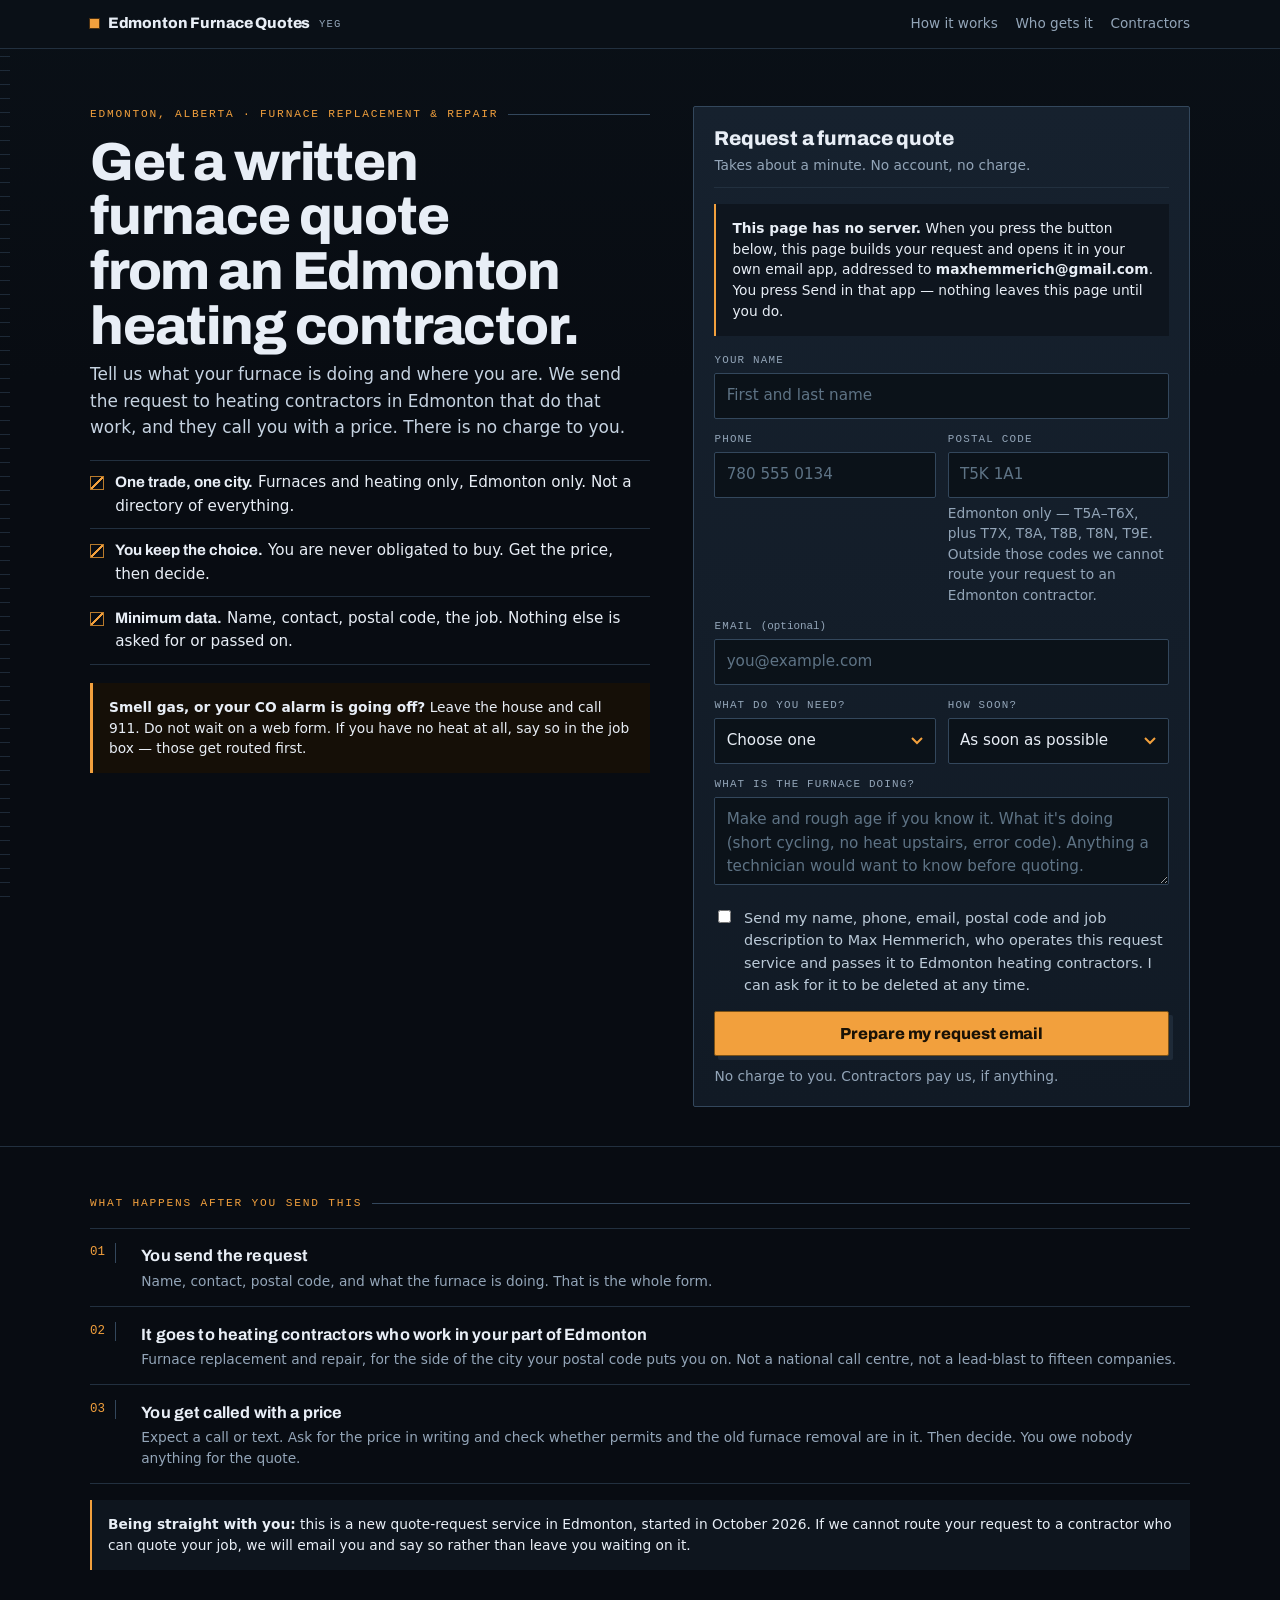
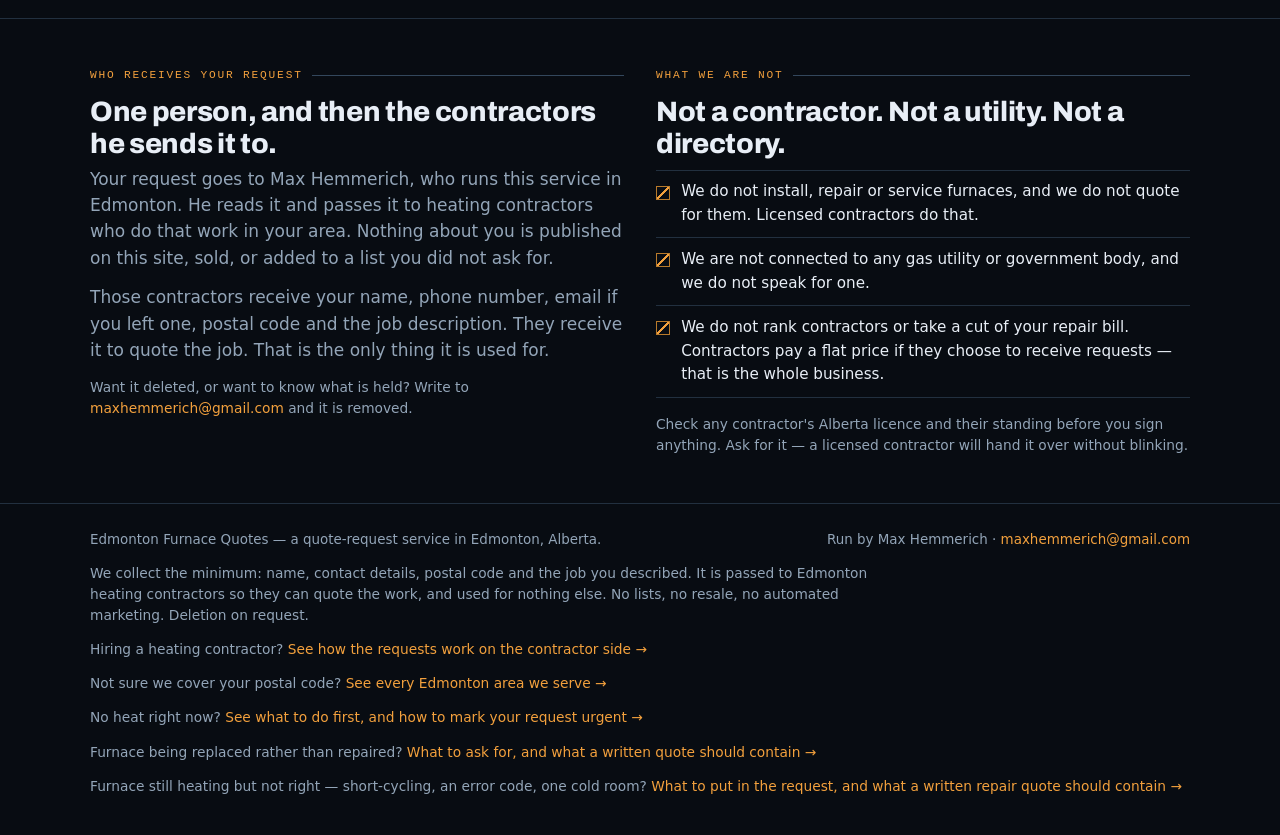
==== index.html @ 47e3050c "day 3i: favicon in the site palette on all six pages, a themed 404.html, and a $0 page-view counter " ====
<!DOCTYPE html>
<html lang="en-CA">
<head>
<meta charset="utf-8">
<meta name="viewport" content="width=device-width, initial-scale=1">
<title>Furnace replacement quotes in Edmonton — request a written price</title>
<meta name="description" content="Request a furnace replacement or furnace repair quote in Edmonton. One short form, sent to Edmonton heating contractors who do that work. Not a contractor ourselves — a quote-request service.">
<meta name="robots" content="index,follow">
<link rel="preconnect" href="https://fonts.googleapis.com">
<link rel="preconnect" href="https://fonts.gstatic.com" crossorigin>
<link href="https://fonts.googleapis.com/css2?family=Archivo:wght@600;800&display=swap" rel="stylesheet">
<link rel="stylesheet" href="assets/styles.css">
<link rel="icon" href="assets/favicon.svg" type="image/svg+xml">
<link rel="canonical" href="https://maxhemmerich.github.io/edmonton-furnace-quotes/">
<meta property="og:title" content="Furnace replacement quotes in Edmonton">
<meta property="og:description" content="One form. Sent to Edmonton heating contractors who do furnace replacement and repair.">
<meta property="og:type" content="website">
<meta property="og:url" content="https://maxhemmerich.github.io/edmonton-furnace-quotes/">
<meta property="og:image" content="https://maxhemmerich.github.io/edmonton-furnace-quotes/assets/og.png">
<meta property="og:image:width" content="1200">
<meta property="og:image:height" content="630">
<meta property="og:image:alt" content="Edmonton Furnace Quotes — a quote-request service in Edmonton, Alberta.">
<meta name="twitter:card" content="summary_large_image">
</head>
<body>

<div class="top">
  <div class="wrap">
    <span class="brand"><i class="spark"></i>Edmonton Furnace Quotes<small>YEG</small></span>
    <nav>
      <a href="#how">How it works</a>
      <a href="#who">Who gets it</a>
      <a href="contractors.html">Contractors</a>
    </nav>
  </div>
</div>

<header class="hero">
  <div class="wrap hero-grid">

    <div>
      <p class="eyebrow">Edmonton, Alberta · Furnace replacement &amp; repair</p>
      <h1>Get a written furnace quote from an Edmonton heating contractor.</h1>
      <p class="lede">Tell us what your furnace is doing and where you are. We send the request to heating
        contractors in Edmonton that do that work, and they call you with a price. There is no charge to you.</p>

      <ul class="checks">
        <li><i class="tick"></i><span><strong class="d">One trade, one city.</strong> Furnaces and heating only, Edmonton only. Not a directory of everything.</span></li>
        <li><i class="tick"></i><span><strong class="d">You keep the choice.</strong> You are never obligated to buy. Get the price, then decide.</span></li>
        <li><i class="tick"></i><span><strong class="d">Minimum data.</strong> Name, contact, postal code, the job. Nothing else is asked for or passed on.</span></li>
      </ul>

      <div class="note safety small" style="margin-top:1.1rem">
        <strong>Smell gas, or your CO alarm is going off?</strong> Leave the house and call 911. Do not wait on a
        web form. If you have no heat at all, say so in the job box &mdash; those get routed first.
      </div>
    </div>

    <div class="panel" id="request">
      <div class="panel-head">
        <h2>Request a furnace quote</h2>
        <p class="small muted">Takes about a minute. No account, no charge.</p>
      </div>

      <div class="note small" style="margin:0 0 1rem">
        <strong>This page has no server.</strong> When you press the button below, this page builds your
        request and opens it in your own email app, addressed to <b>maxhemmerich@gmail.com</b>. You press
        Send in that app &mdash; nothing leaves this page until you do.
      </div>

      <form id="qform" action="mailto:maxhemmerich@gmail.com" method="post" enctype="text/plain" novalidate>
        <div class="field">
          <label for="name">Your name</label>
          <input id="name" name="name" type="text" autocomplete="name" placeholder="First and last name" required>
        </div>

        <div class="row2">
          <div class="field">
            <label for="phone">Phone</label>
            <input id="phone" name="phone" type="tel" autocomplete="tel" inputmode="tel" placeholder="780 555 0134" required>
          </div>
          <div class="field">
            <label for="postal">Postal code</label>
            <input id="postal" name="postal" type="text" autocomplete="postal-code" placeholder="T5K 1A1" aria-describedby="postal-help" required>
            <p class="small muted" id="postal-help" style="margin:.3rem 0 0">Edmonton only &mdash; T5A&ndash;T6X, plus T7X,
              T8A, T8B, T8N, T9E. Outside those codes we cannot route your request to an Edmonton contractor.</p>
          </div>
        </div>

        <div class="field">
          <label for="email">Email <span style="text-transform:none;letter-spacing:0">(optional)</span></label>
          <input id="email" name="email" type="email" autocomplete="email" placeholder="you@example.com">
        </div>

        <div class="row2">
          <div class="field">
            <label for="job">What do you need?</label>
            <select id="job" name="job" required>
              <option value="">Choose one</option>
              <option>Furnace replacement</option>
              <option>Furnace repair</option>
              <option>No heat — urgent</option>
              <option>Furnace tune-up or inspection</option>
              <option>Thermostat or ductwork</option>
              <option>Air conditioning</option>
            </select>
          </div>
          <div class="field">
            <label for="when">How soon?</label>
            <select id="when" name="when">
              <option>As soon as possible</option>
              <option>Within a week</option>
              <option>This month</option>
              <option>Just pricing it for now</option>
            </select>
          </div>
        </div>

        <div class="field">
          <label for="details">What is the furnace doing?</label>
          <textarea id="details" name="details" placeholder="Make and rough age if you know it. What it's doing (short cycling, no heat upstairs, error code). Anything a technician would want to know before quoting." required></textarea>
        </div>

        <label class="consent" for="consent">
          <input type="checkbox" id="consent" name="consent" required>
          <span>Send my name, phone, email, postal code and job description to Max Hemmerich, who operates
            this request service and passes it to Edmonton heating contractors. I can ask for it to be deleted at any time.</span>
        </label>

        <noscript>
          <div class="note small" style="margin:.2rem 0 .9rem">
            <strong>JavaScript is off in your browser.</strong> This form uses it to build the request, so
            pressing the button opens your email app with the fields you filled in &mdash; send that to
            <b>maxhemmerich@gmail.com</b>. Or email us directly with your name, phone, postal code and what
            the furnace is doing. Coverage is Edmonton only (T5A&ndash;T6X, T7X, T8A, T8B, T8N, T9E).
          </div>
        </noscript>
        <button class="btn" type="submit">Prepare my request email</button>
        <p class="err" id="err"></p>
        <p class="small muted" style="margin-top:.6rem">No charge to you. Contractors pay us, if anything.</p>
      </form>

      <div class="result" id="result">
        <span class="stamp">Request prepared &mdash; not sent yet</span>
        <p class="small">Nothing has been sent yet &mdash; this page has no server, so the sending happens in
          your email app. Tap <b>Open in my email app</b> and press Send, or copy the request and email it to
          <b>maxhemmerich@gmail.com</b>. Nothing reaches us until you do that.</p>
        <div class="field" style="margin-top:.7rem">
          <label for="out">Your request</label>
          <textarea id="out" readonly></textarea>
        </div>
        <div class="btn-row">
          <a class="btn" id="mailto" href="#">Open in my email app</a>
          <button class="btn ghost" type="button" id="copy">Copy the request</button>
        </div>
        <p class="small muted" style="margin-top:.7rem" id="copyNote"></p>
      </div>
    </div>

  </div>
</header>

<section id="how">
  <div class="wrap">
    <p class="eyebrow">What happens after you send this</p>
    <ol class="steps">
      <li>
        <h3>You send the request</h3>
        <p class="muted small">Name, contact, postal code, and what the furnace is doing. That is the whole form.</p>
      </li>
      <li>
        <h3>It goes to heating contractors who work in your part of Edmonton</h3>
        <p class="muted small">Furnace replacement and repair, for the side of the city your postal code puts you on.
          Not a national call centre, not a lead-blast to fifteen companies.</p>
      </li>
      <li>
        <h3>You get called with a price</h3>
        <p class="muted small">Expect a call or text. Ask for the price in writing and check whether permits and
          the old furnace removal are in it. Then decide. You owe nobody anything for the quote.</p>
      </li>
    </ol>

    <div class="note small">
      <strong>Being straight with you:</strong> this is a new quote-request service in Edmonton, started in October
      2026. If we cannot route your request to a contractor who can quote your job, we will email you and say so
      rather than leave you waiting on it.
    </div>
  </div>
</section>

<section id="who">
  <div class="wrap two">
    <div>
      <p class="eyebrow">Who receives your request</p>
      <h2>One person, and then the contractors he sends it to.</h2>
      <p class="muted">Your request goes to Max Hemmerich, who runs this service in Edmonton. He reads it and passes
        it to heating contractors who do that work in your area. Nothing about you is published on this site, sold,
        or added to a list you did not ask for.</p>
      <p class="muted">Those contractors receive your name, phone number, email if you left one, postal code and the
        job description. They receive it to quote the job. That is the only thing it is used for.</p>
      <p class="small muted">Want it deleted, or want to know what is held? Write to
        <a href="mailto:maxhemmerich@gmail.com">maxhemmerich@gmail.com</a> and it is removed.</p>
    </div>
    <div>
      <p class="eyebrow">What we are not</p>
      <h2>Not a contractor. Not a utility. Not a directory.</h2>
      <ul class="checks" style="margin-top:.6rem">
        <li><i class="tick"></i><span>We do not install, repair or service furnaces, and we do not quote for them. Licensed
          contractors do that.</span></li>
        <li><i class="tick"></i><span>We are not connected to any gas utility or government body, and we do not speak for one.</span></li>
        <li><i class="tick"></i><span>We do not rank contractors or take a cut of your repair bill. Contractors pay a flat
          price if they choose to receive requests &mdash; that is the whole business.</span></li>
      </ul>
      <p class="small muted" style="margin-top:1rem">Check any contractor's Alberta licence and their standing before you
        sign anything. Ask for it &mdash; a licensed contractor will hand it over without blinking.</p>
    </div>
  </div>
</section>

<footer>
  <div class="wrap">
    <div class="frow">
      <span>Edmonton Furnace Quotes &mdash; a quote-request service in Edmonton, Alberta.</span>
      <span>Run by Max Hemmerich &middot; <a href="mailto:maxhemmerich@gmail.com">maxhemmerich@gmail.com</a></span>
    </div>
    <p class="small" style="margin-top:.8rem;max-width:60em">We collect the minimum: name, contact details, postal code and
      the job you described. It is passed to Edmonton heating contractors so they can quote the work, and used for
      nothing else. No lists, no resale, no automated marketing. Deletion on request.</p>
    <p class="small" style="margin-top:.6rem">Hiring a heating contractor? <a href="contractors.html">See how the requests
      work on the contractor side &rarr;</a></p>
    <p class="small" style="margin-top:.6rem">Not sure we cover your postal code? <a href="service-areas.html">See every
      Edmonton area we serve &rarr;</a></p>
    <p class="small" style="margin-top:.6rem">No heat right now? <a href="no-heat.html">See what to do first, and how to
      mark your request urgent &rarr;</a></p>
    <p class="small" style="margin-top:.6rem">Furnace being replaced rather than repaired? <a href="furnace-replacement.html">What
      to ask for, and what a written quote should contain &rarr;</a></p>
    <p class="small" style="margin-top:.6rem">Furnace still heating but not right &mdash; short-cycling, an error code, one
      cold room? <a href="furnace-repair.html">What to put in the request, and what a written repair quote should contain &rarr;</a></p>
  </div>
</footer>

<script src="assets/app.js"></script>
<script src="assets/counter.js" data-counter="index"></script>
</body>
</html>
---- assets/styles.css ----
/* Edmonton Furnace Quotes — one theme, cold ground / warm accent.
   Sharp edges, 1px rules, hard offset shadows. No blur, no glass. */

:root{
  --bg:        #080C12;
  --bg-2:      #0D141D;
  --panel:     #111A25;
  --panel-2:   #16212E;
  --line:      #22303F;
  --line-2:    #33475C;
  --text:      #E8EEF6;
  --muted:     #93A5B8;
  --heat:      #F2A03D;
  --heat-dim:  #B87A2B;
  --cold:      #5AA9E6;
  --ok:        #46B98A;
  --warn:      #E5714F;
  --r:         2px;
  --mono: ui-monospace, "Cascadia Mono", "SF Mono", Consolas, monospace;
  --sans: "Archivo", system-ui, "Segoe UI", Roboto, Helvetica, Arial, sans-serif;
  --body: system-ui, "Segoe UI", Roboto, Helvetica, Arial, sans-serif;
}

*,*::before,*::after{ box-sizing:border-box; }

html{ -webkit-text-size-adjust:100%; scroll-behavior:smooth; }

body{
  margin:0;
  background:
    linear-gradient(180deg, #0A1017 0%, var(--bg) 380px),
    var(--bg);
  color:var(--text);
  font-family:var(--body);
  font-size:17px;
  line-height:1.55;
  text-rendering:optimizeLegibility;
}

/* thin tick rail down the left edge — the only decoration on the page */
body::before{
  content:"";
  position:fixed;
  inset:0 auto 0 0;
  width:10px;
  background:repeating-linear-gradient(180deg,var(--line-2) 0 1px,transparent 1px 14px);
  opacity:.5;
  pointer-events:none;
  z-index:3;
}

.wrap{ width:min(1100px,92vw); margin-inline:auto; }

a{ color:var(--heat); text-decoration:none; }
a:hover{ text-decoration:underline; }

h1,h2,h3,.eyebrow,strong.d{ font-family:var(--sans); }

h1{
  font-size:clamp(2rem,5.4vw,3.35rem);
  line-height:1.02;
  letter-spacing:-.022em;
  font-weight:800;
  margin:0 0 .5rem;
  text-wrap:balance;
}
h2{
  font-size:clamp(1.3rem,2.6vw,1.75rem);
  line-height:1.15;
  letter-spacing:-.012em;
  font-weight:800;
  margin:0 0 .35rem;
}
h3{ font-size:1.02rem; font-weight:700; letter-spacing:.01em; margin:0 0 .3rem; }
p{ margin:0 0 .85rem; }
p:last-child{ margin-bottom:0; }
.muted{ color:var(--muted); }
.small{ font-size:.86rem; line-height:1.5; }
.tight{ line-height:1.35; }

.eyebrow{
  font-family:var(--mono);
  font-size:.7rem;
  letter-spacing:.16em;
  text-transform:uppercase;
  color:var(--heat);
  margin:0 0 .7rem;
  display:flex; align-items:center; gap:.6rem;
}
.eyebrow::after{ content:""; flex:1; height:1px; background:var(--line-2); }

/* ---------- top rail ---------- */
.top{
  position:relative; z-index:4;
  border-bottom:1px solid var(--line);
  background:#0A1017;
}
.top .wrap{
  display:flex; align-items:center; justify-content:space-between;
  gap:1rem; padding:.75rem 0;
}
.brand{
  font-family:var(--sans); font-weight:800; font-size:.95rem;
  letter-spacing:-.01em; color:var(--text); display:flex; align-items:center; gap:.55rem;
}
.brand .spark{
  width:9px; height:9px; background:var(--heat); display:inline-block;
  box-shadow:0 0 0 1px #4a2f10;
}
.brand small{ font-family:var(--mono); font-weight:400; font-size:.66rem; letter-spacing:.1em;
  color:var(--muted); text-transform:uppercase; }
.top nav{ display:flex; gap:1.1rem; font-size:.85rem; white-space:nowrap; overflow-x:auto; scrollbar-width:none; }
.top nav::-webkit-scrollbar{ display:none; }
.top nav a{ flex:0 0 auto; }
@media (max-width:700px){
  .top .wrap{ padding:.6rem 0; flex-direction:column; align-items:flex-start; gap:.35rem; }
  .brand{ font-size:.88rem; }
  .brand small{ display:none; }
  .top nav{ gap:.9rem; font-size:.8rem; white-space:normal; overflow:visible; flex-wrap:wrap; }
}
.top nav a{ color:var(--muted); }
.top nav a:hover{ color:var(--text); }

/* ---------- hero ---------- */
.hero{ padding:clamp(2rem,5vw,3.6rem) 0 clamp(1.6rem,3.5vw,2.4rem); }
.hero-grid{
  display:grid;
  grid-template-columns:1.06fr .94fr;
  gap:clamp(1.4rem,3.4vw,3rem);
  align-items:start;
}
@media (max-width:880px){ .hero-grid{ grid-template-columns:1fr; } }

.lede{ font-size:1.06rem; color:#C6D3E1; max-width:34em; }

.checks{ list-style:none; margin:1.25rem 0 0; padding:0; border-top:1px solid var(--line); }
.checks li{
  display:flex; gap:.7rem; align-items:flex-start;
  padding:.62rem 0; border-bottom:1px solid var(--line); font-size:.95rem;
}
.checks .tick{
  flex:0 0 auto; width:14px; height:14px; margin-top:.32rem;
  border:1px solid var(--heat-dim); background:
    linear-gradient(135deg,transparent 45%,var(--heat) 45% 55%,transparent 55%);
}

/* ---------- form panel ---------- */
.panel{
  background:linear-gradient(180deg,var(--panel-2),var(--panel));
  border:1px solid var(--line-2);
  border-radius:var(--r);
  padding:1.25rem;
}
.panel-head{ border-bottom:1px solid var(--line); padding-bottom:.7rem; margin-bottom:1rem; }
.panel-head h2{ font-size:1.25rem; margin:0; }
.panel-head p{ margin:.3rem 0 0; }

.field{ margin-bottom:.75rem; }
.row2{ display:grid; grid-template-columns:1fr 1fr; gap:.75rem; }
@media (max-width:560px){ .row2{ grid-template-columns:1fr; } }

label{
  display:block; font-family:var(--mono); font-size:.68rem; letter-spacing:.11em;
  text-transform:uppercase; color:var(--muted); margin-bottom:.3rem;
}
input,select,textarea{
  width:100%; background:#0B1219; color:var(--text);
  border:1px solid var(--line-2); border-radius:var(--r);
  padding:.62rem .7rem; font:inherit; font-size:.95rem;
}
textarea{ min-height:88px; resize:vertical; }
select{
  appearance:none;
  background-image:url("data:image/svg+xml;charset=utf-8,%3Csvg xmlns='http://www.w3.org/2000/svg' width='12' height='8' viewBox='0 0 12 8'%3E%3Cpath d='M1 1l5 5 5-5' fill='none' stroke='%23F2A03D' stroke-width='2'/%3E%3C/svg%3E");
  background-repeat:no-repeat;
  background-position:right 12px center;
  padding-right:34px;
}
input:focus,select:focus,textarea:focus{ outline:2px solid var(--heat); outline-offset:1px; border-color:var(--heat); }
input::placeholder,textarea::placeholder{ color:#5E7385; }

.consent{
  display:flex; gap:.6rem; align-items:flex-start; margin:.9rem 0;
  font-family:var(--body); font-size:.9rem; text-transform:none; letter-spacing:0;
  color:#BCCBD9; line-height:1.55;
}
.consent input{ width:auto; margin-top:.2rem; accent-color:var(--heat); }

.btn{
  display:block; width:100%; text-align:center; cursor:pointer;
  font-family:var(--sans); font-weight:800; font-size:1rem; letter-spacing:-.005em;
  background:var(--heat); color:#1A1206; border:1px solid #7A5117;
  padding:.82rem 1rem; border-radius:var(--r);
  box-shadow:4px 4px 0 #1E2A38;
  transition:transform .08s ease, box-shadow .08s ease, background .12s ease;
}
.btn:hover{ background:#FFB255; }
.btn:active{ transform:translate(3px,3px); box-shadow:1px 1px 0 #1E2A38; }
.btn.ghost{
  background:transparent; color:var(--text); border:1px solid var(--line-2);
  box-shadow:none; font-weight:700;
}
.btn.ghost:hover{ border-color:var(--heat); color:var(--heat); }
.btn-row{ display:grid; gap:.6rem; }

.err{ color:var(--warn); font-size:.82rem; margin:.55rem 0 0; display:none; }
.err.on{ display:block; }

/* ---------- result panel ---------- */
.result{ display:none; }
.result.on{ display:block; }
.result textarea{ font-family:var(--mono); font-size:.78rem; min-height:190px; line-height:1.45; }
.stamp{
  font-family:var(--mono); font-size:.66rem; letter-spacing:.14em; text-transform:uppercase;
  color:var(--ok); border:1px solid #1F5A44; background:#0C1F19;
  display:inline-block; padding:.25rem .5rem; margin-bottom:.7rem;
}

/* ---------- sections ---------- */
section{ padding:clamp(1.8rem,4vw,3rem) 0; border-top:1px solid var(--line); }
.steps{ list-style:none; margin:1rem 0 0; padding:0; counter-reset:s; }
.steps li{
  counter-increment:s; position:relative; padding:.9rem 0 .9rem 3.2rem;
  border-bottom:1px solid var(--line);
}
.steps li:first-child{ border-top:1px solid var(--line); }
.steps li::before{
  content:"0" counter(s); position:absolute; left:0; top:.9rem;
  font-family:var(--mono); font-size:.78rem; color:var(--heat);
  border-right:1px solid var(--line-2); padding-right:.6rem;
}
.steps h3{ margin-bottom:.15rem; }

.note{
  border-left:2px solid var(--heat);
  background:#0E151E; padding:.9rem 1rem; margin-top:1rem;
}
.note.cold{ border-left-color:var(--heat-dim); }
.note.safety{ border-left-width:3px; background:#150F07; }
.note.ok{ border-left-color:var(--ok); }

.two{ display:grid; grid-template-columns:1fr 1fr; gap:clamp(1rem,2.5vw,2rem); }
@media (max-width:820px){ .two{ grid-template-columns:1fr; } }

/* ---------- price columns (Compare surface) ---------- */
.plans{ display:grid; grid-template-columns:1fr 1fr; gap:1px; background:var(--line-2); border:1px solid var(--line-2); margin-top:1.2rem; }
@media (max-width:820px){ .plans{ grid-template-columns:1fr; } }
.plan{ background:var(--panel); padding:1.2rem; }
.plan.pick{ background:var(--panel-2); }
.plan .tag{ font-family:var(--mono); font-size:.66rem; letter-spacing:.13em; text-transform:uppercase; color:var(--muted); }
.plan.pick .tag{ color:var(--heat); }
.price{ font-family:var(--sans); font-weight:800; font-size:2rem; letter-spacing:-.02em; margin:.3rem 0 .1rem; }
.price span{ font-size:.86rem; font-weight:600; color:var(--muted); letter-spacing:0; }
.plan ul{ list-style:none; margin:.9rem 0 0; padding:0; font-size:.92rem; }
.plan li{ padding:.42rem 0 .42rem 1.1rem; border-top:1px solid var(--line); position:relative; }
.plan li::before{ content:""; position:absolute; left:0; top:.95rem; width:6px; height:1px; background:var(--heat-dim); }

/* ---------- data table ---------- */
table{ width:100%; border-collapse:collapse; margin-top:1rem; font-size:.92rem; }
th,td{ text-align:left; padding:.55rem .6rem; border-bottom:1px solid var(--line); vertical-align:top; }
th{ font-family:var(--mono); font-size:.66rem; letter-spacing:.11em; text-transform:uppercase; color:var(--muted); font-weight:400; }

/* ---------- footer ---------- */
footer{ border-top:1px solid var(--line); padding:1.6rem 0 2.4rem; color:var(--muted); font-size:.84rem; }
footer .frow{ display:flex; flex-wrap:wrap; gap:.4rem 1.4rem; justify-content:space-between; }

.kv{ font-family:var(--mono); font-size:.78rem; color:var(--muted); }
.kv b{ color:var(--text); font-weight:400; }

@media (prefers-reduced-motion:reduce){
  *{ transition:none !important; scroll-behavior:auto !important; }
}

@media print{
  body{ background:#fff; color:#000; }
  .top,footer,body::before,.btn{ display:none; }
  .panel{ border-color:#000; background:#fff; }
}
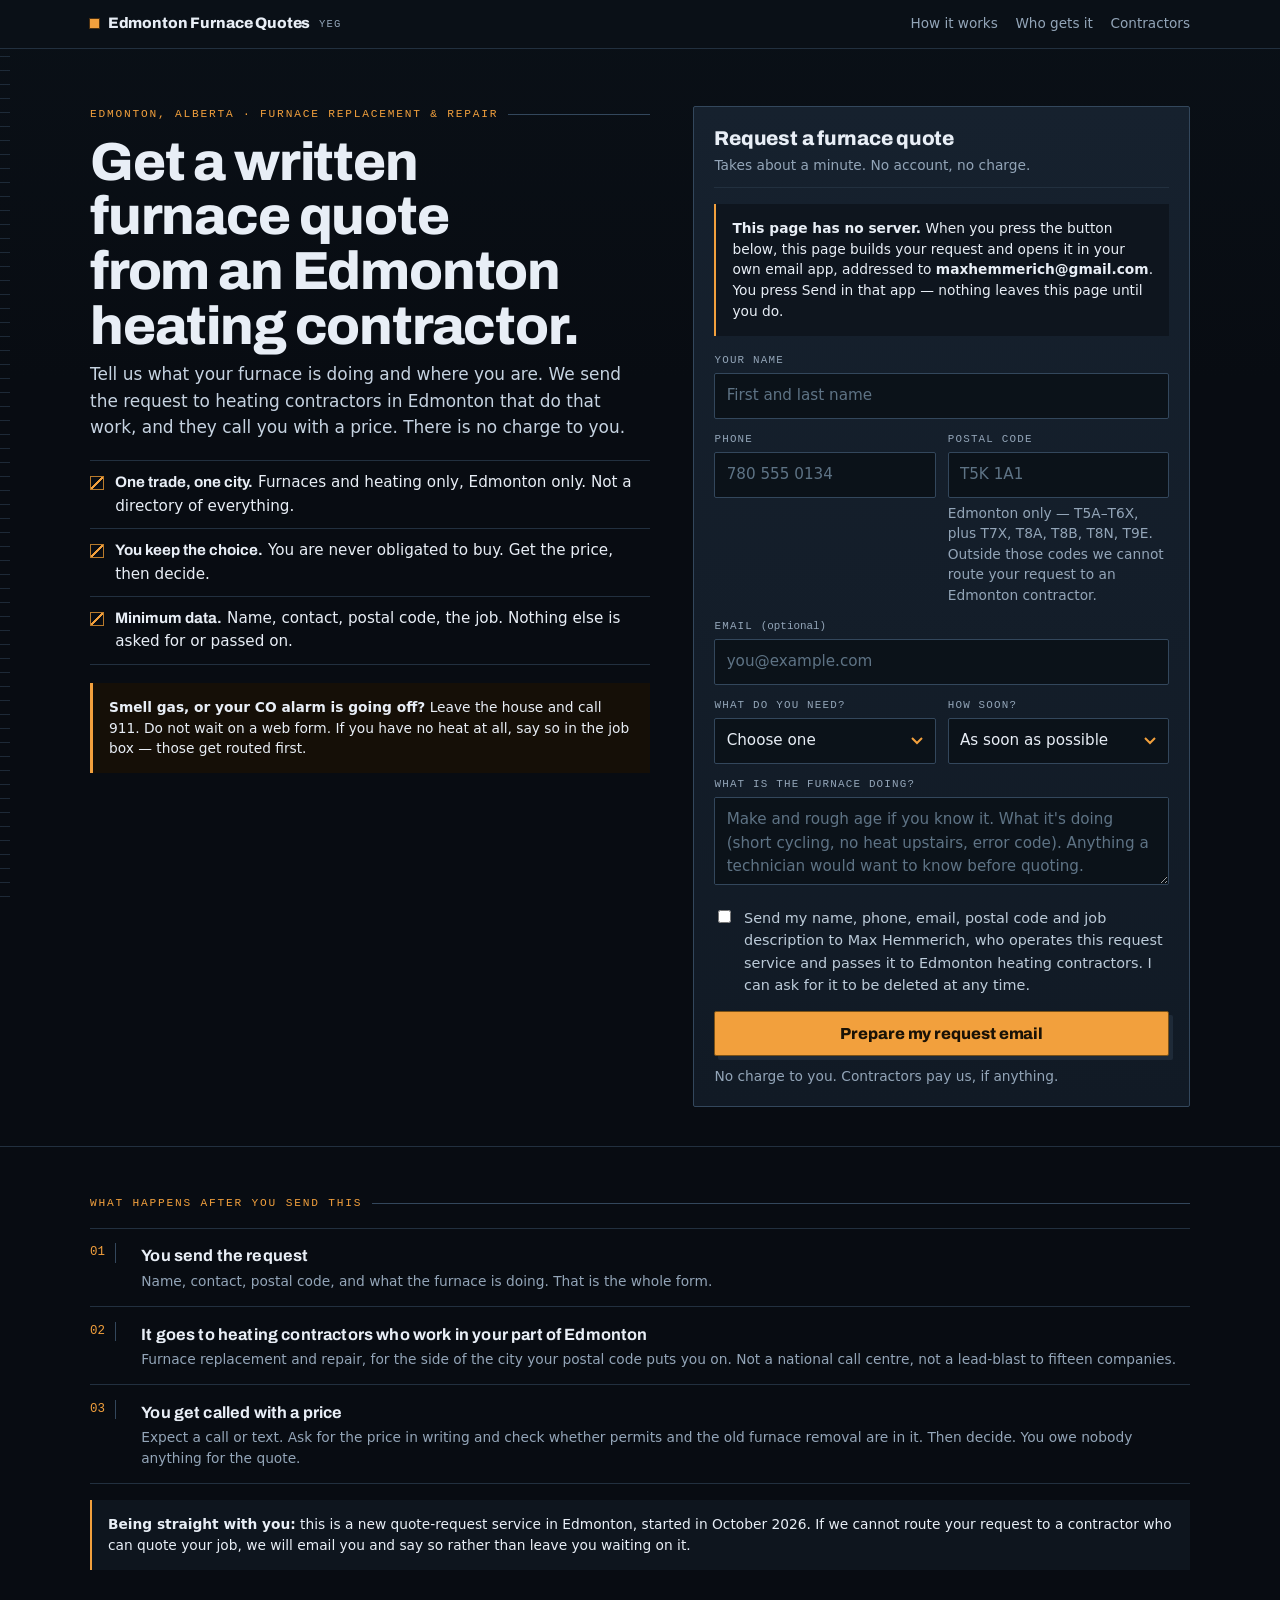
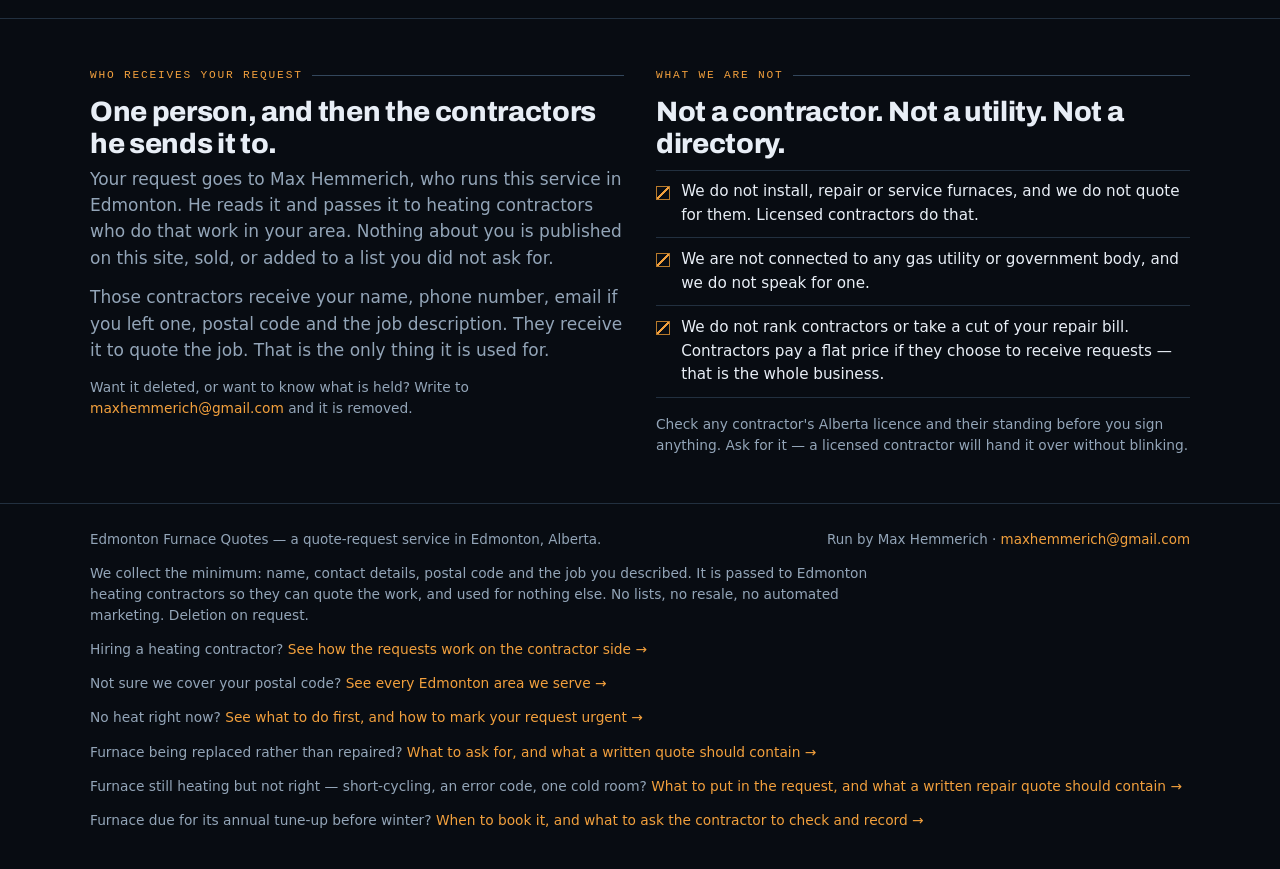
==== commit fc949505: "day 3j: IndexNow key file + tools/indexnow.py, tools/check_share_meta.py (share-card rot check), and" ====
--- a/index.html
+++ b/index.html
@@ -236,6 +236,8 @@
       to ask for, and what a written quote should contain &rarr;</a></p>
     <p class="small" style="margin-top:.6rem">Furnace still heating but not right &mdash; short-cycling, an error code, one
       cold room? <a href="furnace-repair.html">What to put in the request, and what a written repair quote should contain &rarr;</a></p>
+    <p class="small" style="margin-top:.6rem">Furnace due for its annual tune-up before winter? <a href="furnace-tune-up.html">When
+      to book it, and what to ask the contractor to check and record &rarr;</a></p>
   </div>
 </footer>
 
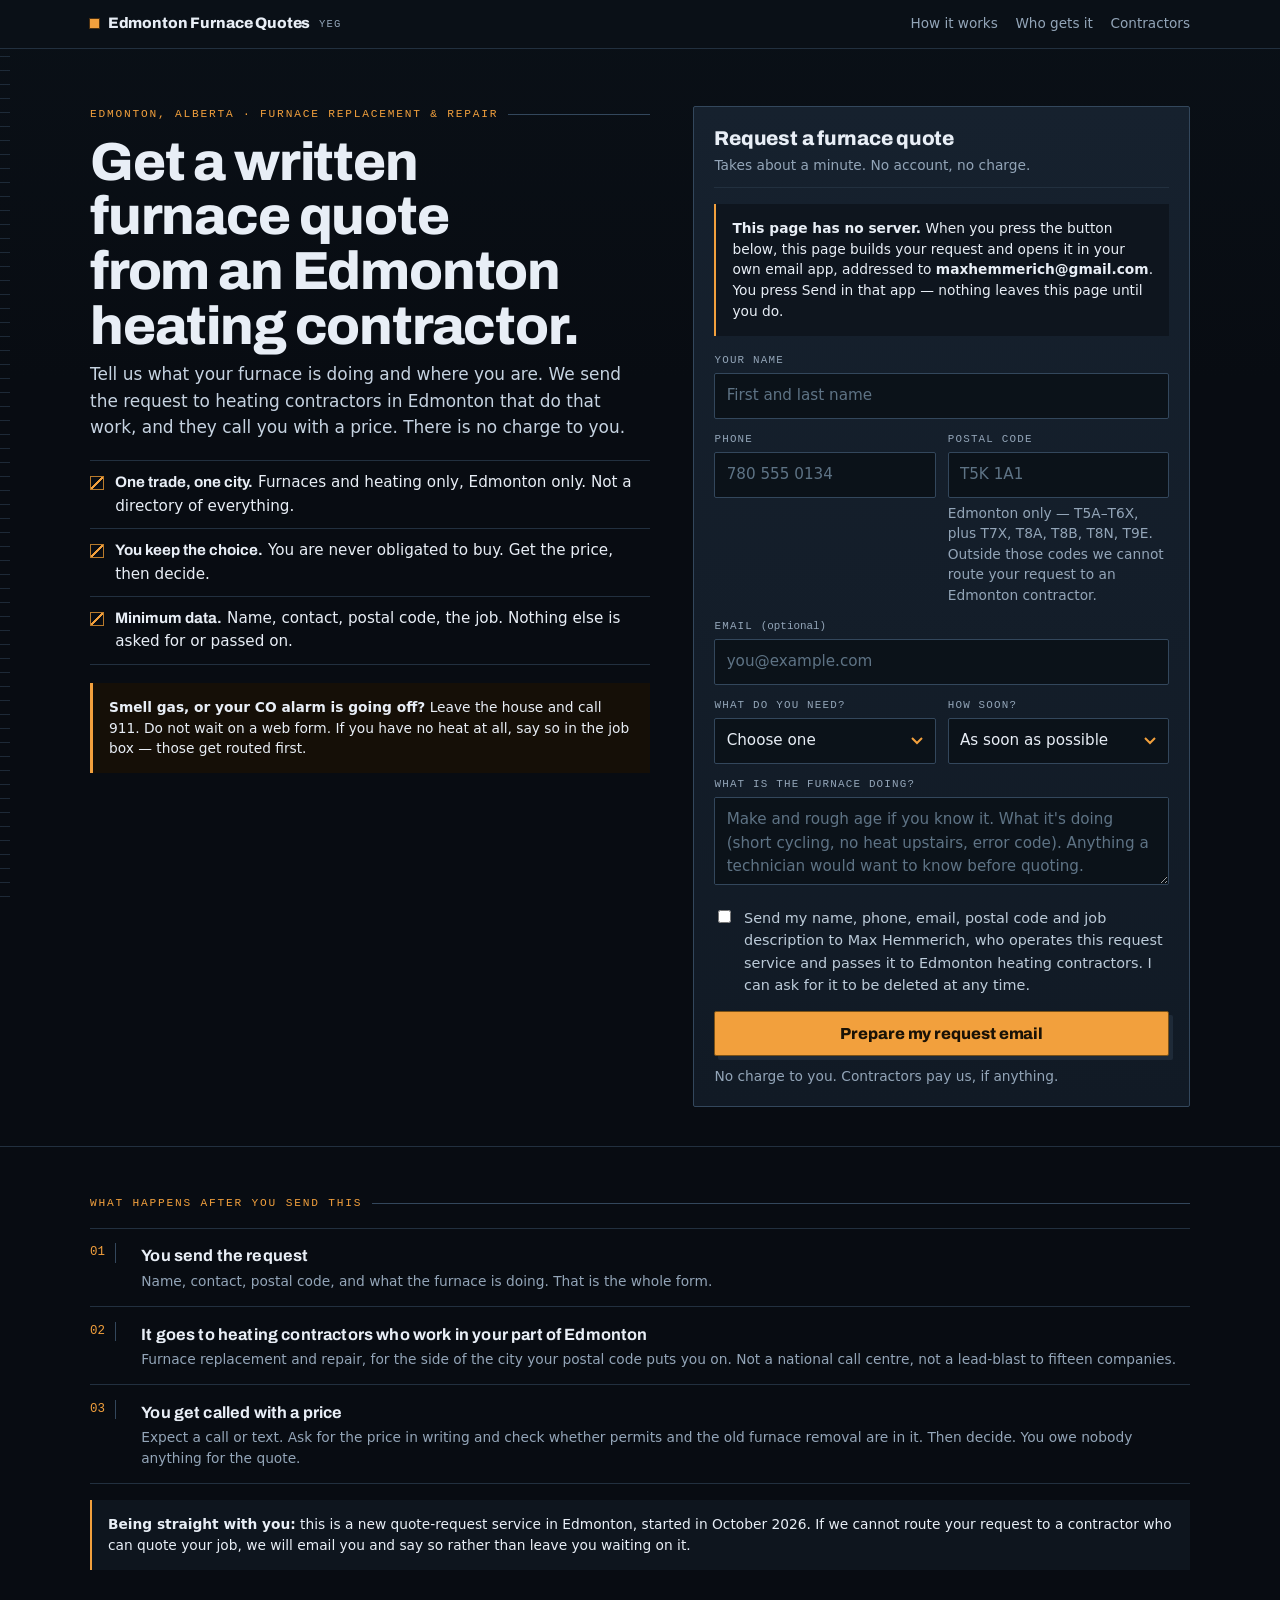
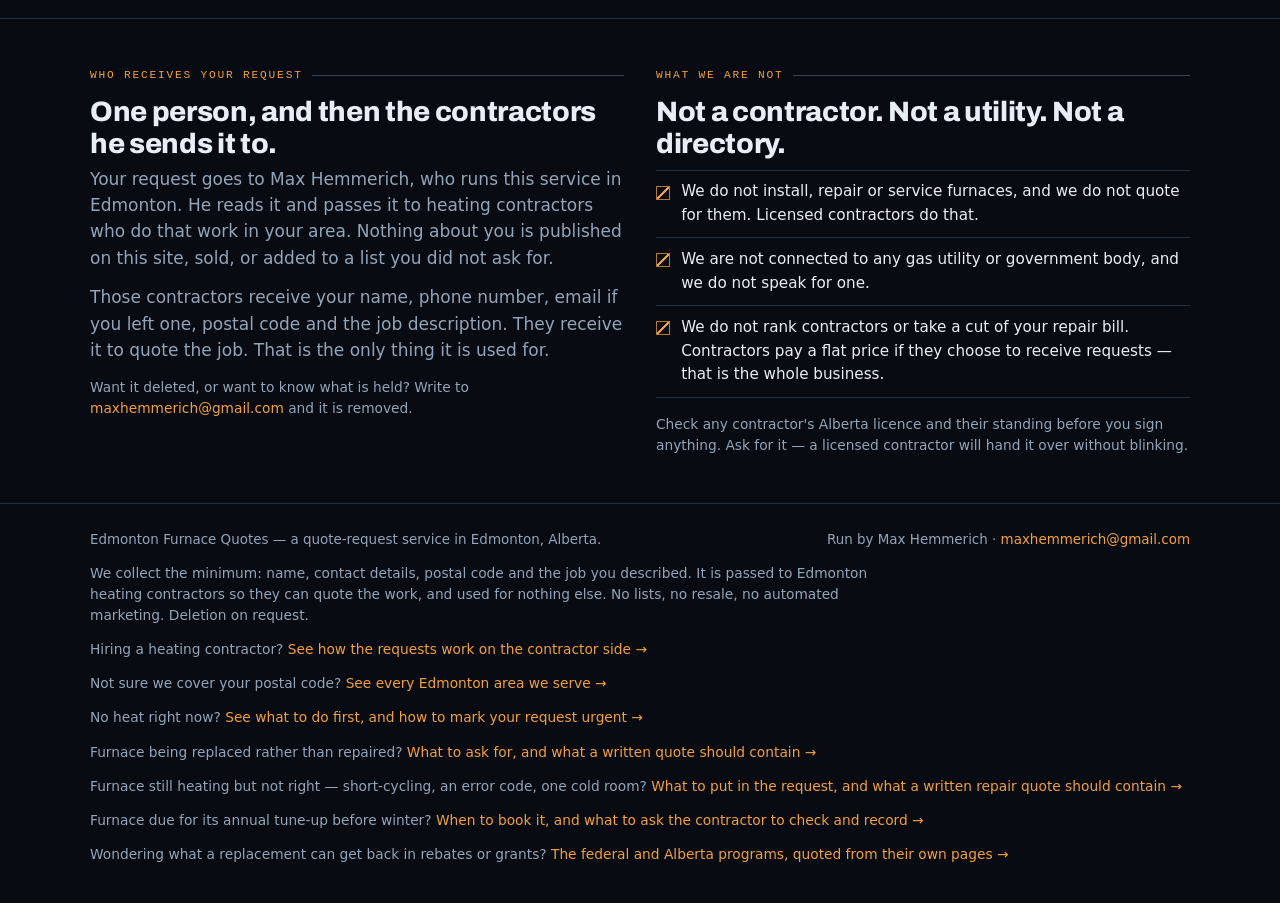
==== commit 011ab5a3: "day 3l: the replacement-intent reader's money question - alberta-furnace-rebates.html, every figure " ====
--- a/index.html
+++ b/index.html
@@ -1,6 +1,7 @@
 <!DOCTYPE html>
-<html lang="en-CA">
+<html lang="en-CA" class="no-js">
 <head>
+<script>document.documentElement.className="js";</script>
 <meta charset="utf-8">
 <meta name="viewport" content="width=device-width, initial-scale=1">
 <title>Furnace replacement quotes in Edmonton — request a written price</title>
@@ -68,7 +69,7 @@
         Send in that app &mdash; nothing leaves this page until you do.
       </div>
 
-      <form id="qform" action="mailto:maxhemmerich@gmail.com" method="post" enctype="text/plain" novalidate>
+      <form id="qform" novalidate>
         <div class="field">
           <label for="name">Your name</label>
           <input id="name" name="name" type="text" autocomplete="name" placeholder="First and last name" required>
@@ -129,13 +130,13 @@
 
         <noscript>
           <div class="note small" style="margin:.2rem 0 .9rem">
-            <strong>JavaScript is off in your browser.</strong> This form uses it to build the request, so
-            pressing the button opens your email app with the fields you filled in &mdash; send that to
-            <b>maxhemmerich@gmail.com</b>. Or email us directly with your name, phone, postal code and what
+            <strong>JavaScript is off in your browser,</strong> so this page cannot build the request from
+            the form for you. Send it to us by email instead, with your name, phone, postal code and what
             the furnace is doing. Coverage is Edmonton only (T5A&ndash;T6X, T7X, T8A, T8B, T8N, T9E).
           </div>
+          <a class="btn" href="mailto:maxhemmerich@gmail.com?subject=Furnace%20quote%20request&amp;body=Name%3A%20%0D%0APhone%3A%20%0D%0APostal%20code%3A%20%0D%0ATiming%3A%20%0D%0AWhat%20the%20furnace%20is%20doing%3A%20%0D%0A">Email your request to maxhemmerich@gmail.com</a>
         </noscript>
-        <button class="btn" type="submit">Prepare my request email</button>
+        <button class="btn" type="button" id="prepare">Prepare my request email</button>
         <p class="err" id="err"></p>
         <p class="small muted" style="margin-top:.6rem">No charge to you. Contractors pay us, if anything.</p>
       </form>
@@ -152,6 +153,7 @@
         <div class="btn-row">
           <a class="btn" id="mailto" href="#">Open in my email app</a>
           <button class="btn ghost" type="button" id="copy">Copy the request</button>
+          <button class="btn ghost" type="button" id="save">Save the request to a file</button>
         </div>
         <p class="small muted" style="margin-top:.7rem" id="copyNote"></p>
       </div>
@@ -238,6 +240,8 @@
       cold room? <a href="furnace-repair.html">What to put in the request, and what a written repair quote should contain &rarr;</a></p>
     <p class="small" style="margin-top:.6rem">Furnace due for its annual tune-up before winter? <a href="furnace-tune-up.html">When
       to book it, and what to ask the contractor to check and record &rarr;</a></p>
+    <p class="small" style="margin-top:.6rem">Wondering what a replacement can get back in rebates or grants? <a href="alberta-furnace-rebates.html">The
+      federal and Alberta programs, quoted from their own pages &rarr;</a></p>
   </div>
 </footer>
 
--- a/assets/styles.css
+++ b/assets/styles.css
@@ -206,6 +206,11 @@
 .err{ color:var(--warn); font-size:.82rem; margin:.55rem 0 0; display:none; }
 .err.on{ display:block; }
 
+/* The submit control is inert without JavaScript (app.js drives it), so hide it when the
+   no-js class is present and let the noscript block's own mailto link stand in its place.
+   This keeps a JavaScript-off visitor from pressing a control that cannot do anything. */
+.no-js #prepare{ display:none; }
+
 /* ---------- result panel ---------- */
 .result{ display:none; }
 .result.on{ display:block; }
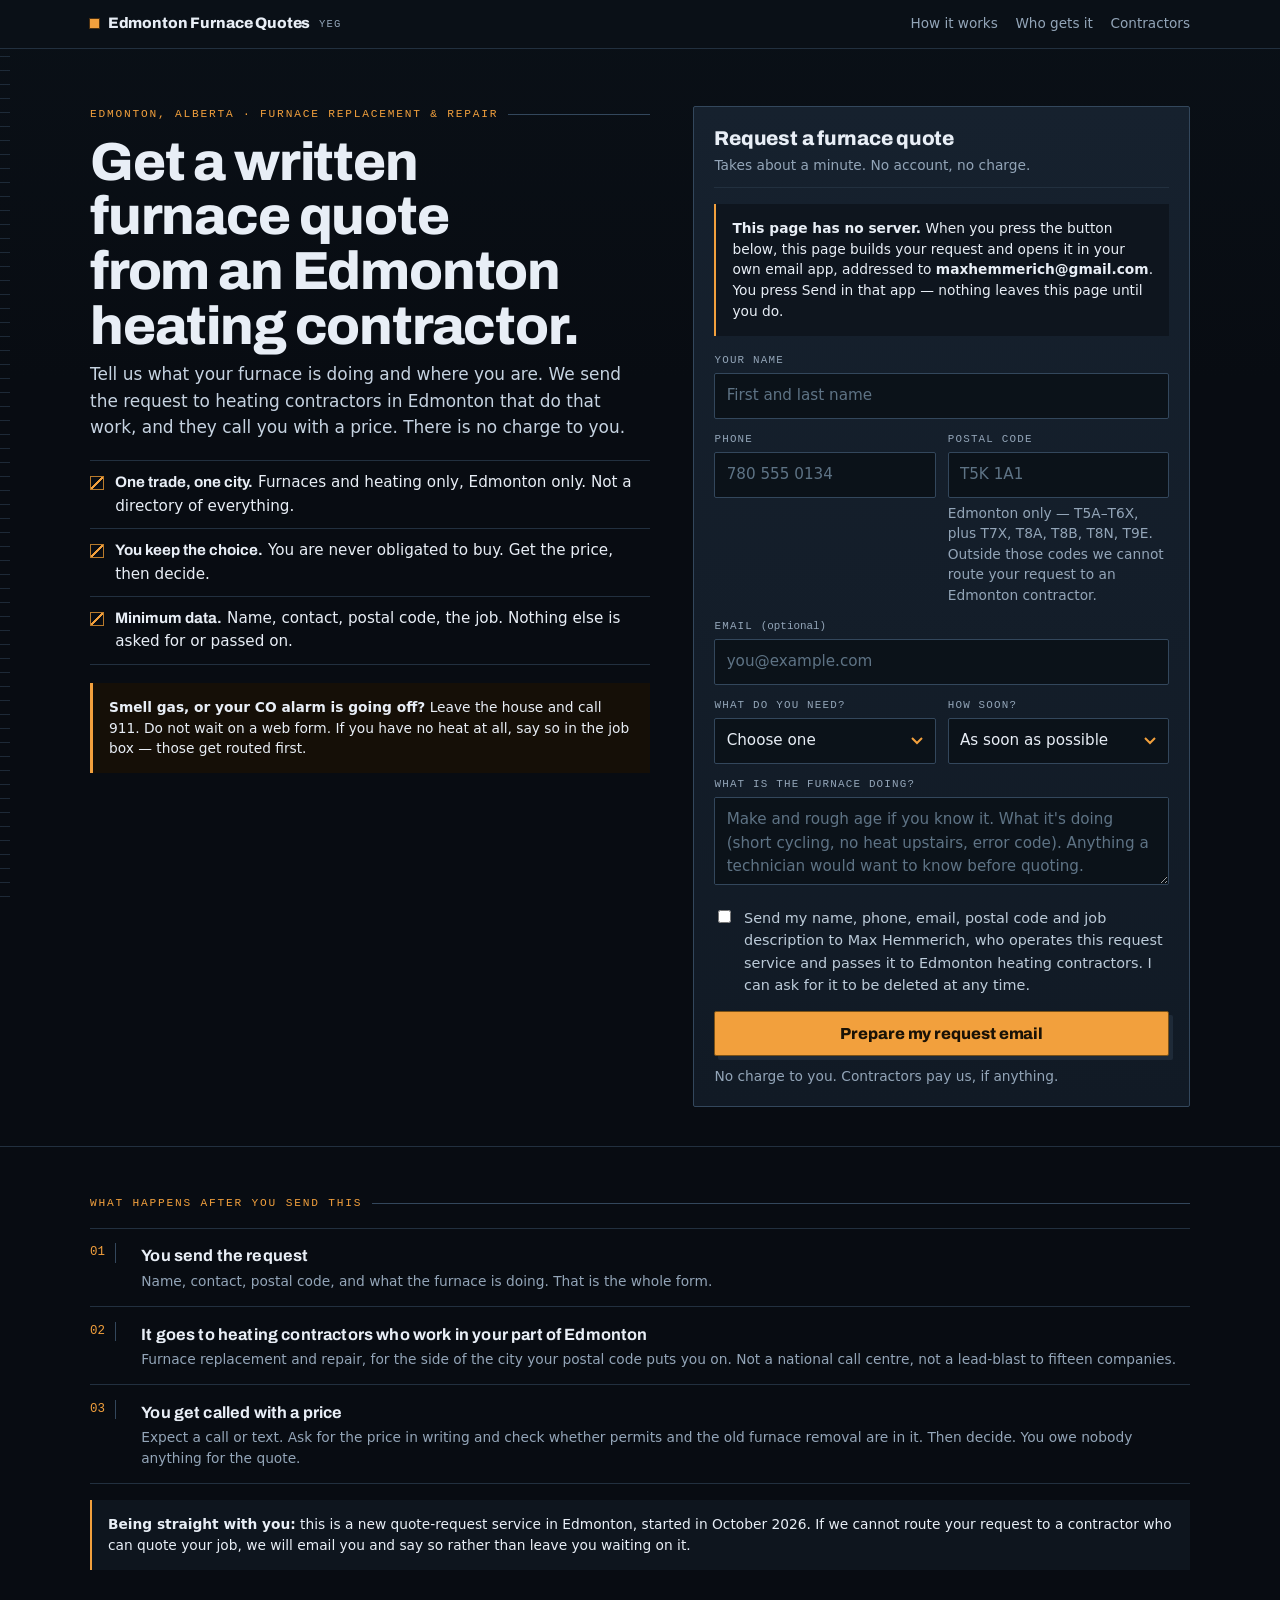
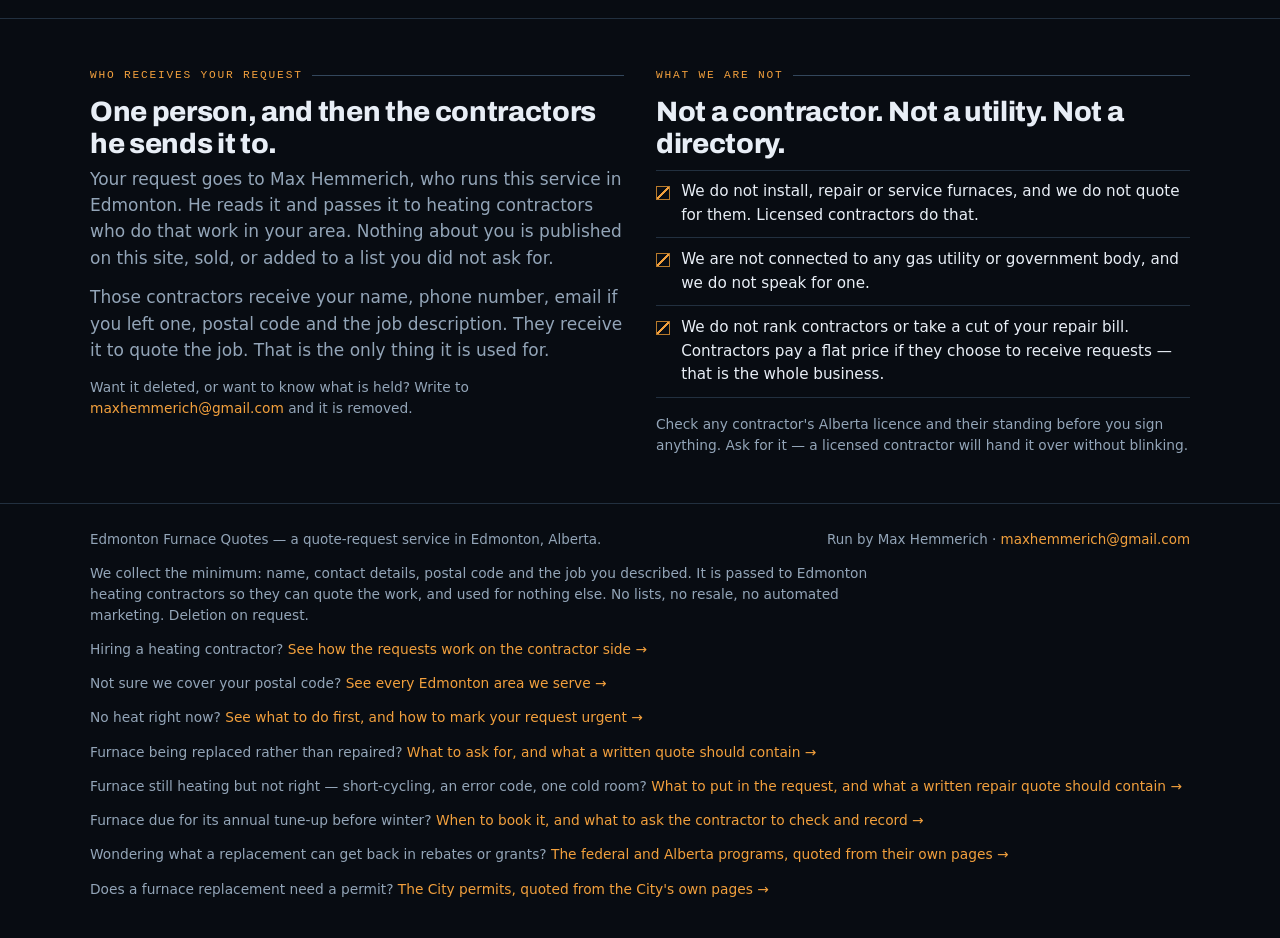
==== commit 78f7760b: "day 3m: the replacement reader's permit question, plus the two open crew items - NEW furnace-permit-" ====
--- a/index.html
+++ b/index.html
@@ -242,6 +242,8 @@
       to book it, and what to ask the contractor to check and record &rarr;</a></p>
     <p class="small" style="margin-top:.6rem">Wondering what a replacement can get back in rebates or grants? <a href="alberta-furnace-rebates.html">The
       federal and Alberta programs, quoted from their own pages &rarr;</a></p>
+    <p class="small" style="margin-top:.6rem">Does a furnace replacement need a permit? <a href="furnace-permit-edmonton.html">The
+      City permits, quoted from the City's own pages &rarr;</a></p>
   </div>
 </footer>
 
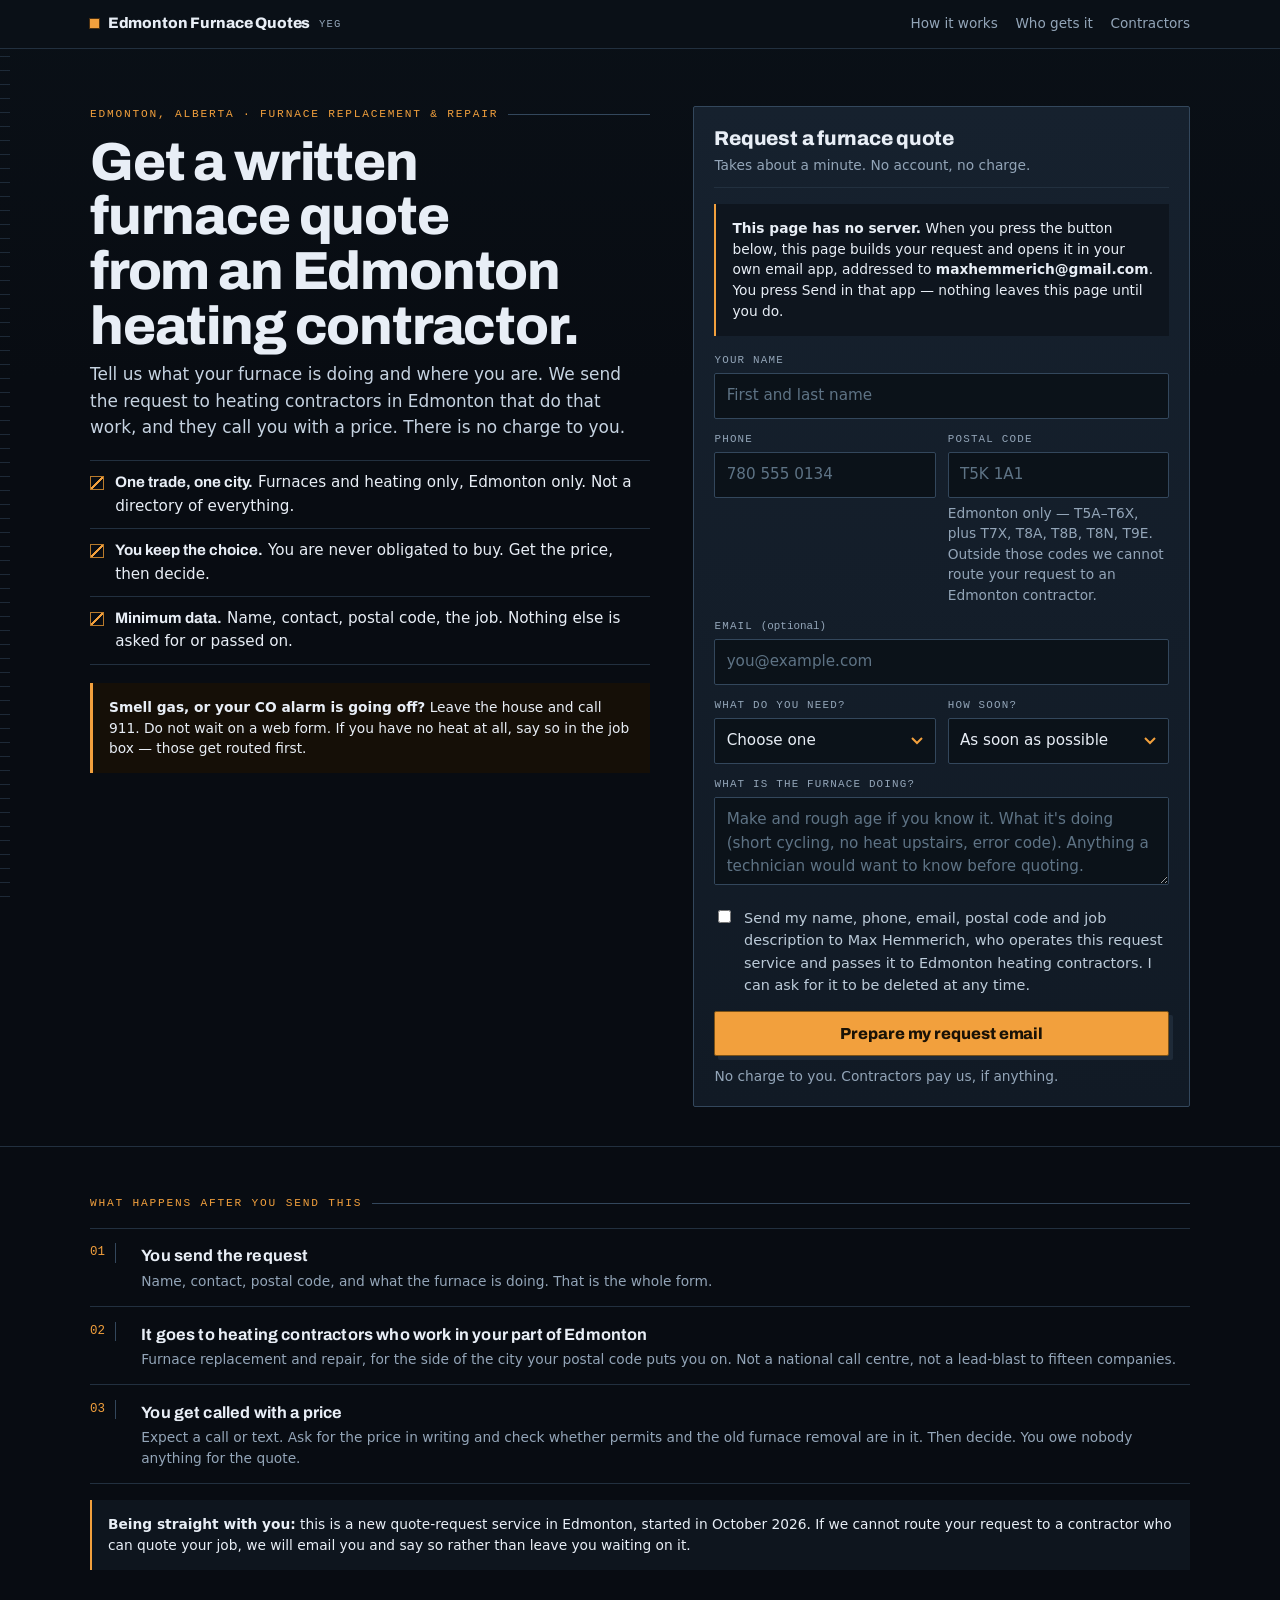
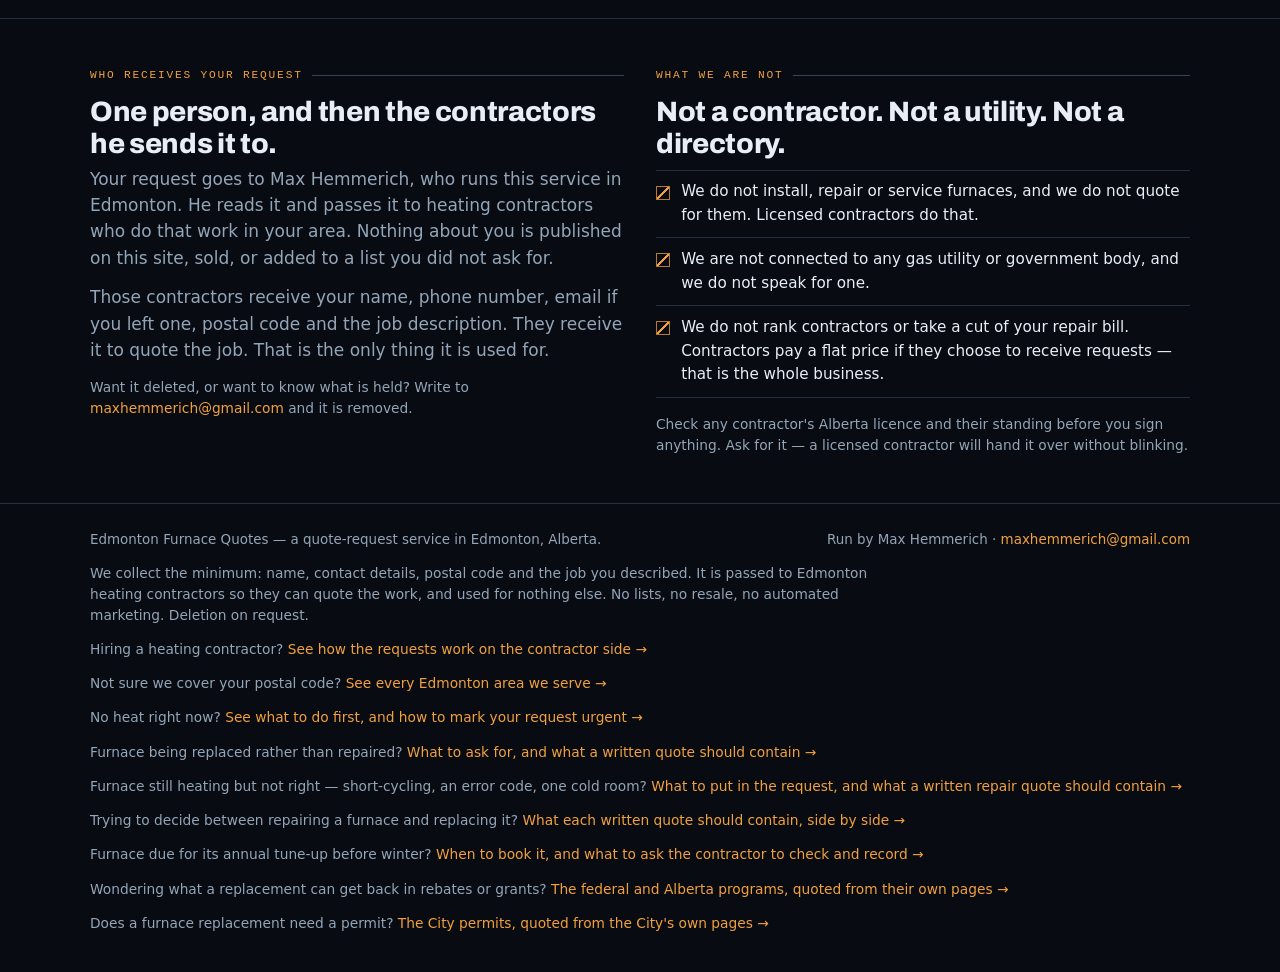
==== commit 090374a2: "day 3q: item 32 - /repair-or-replace/ decision page (the query no page owned) + item 33 - inCoverage" ====
--- a/index.html
+++ b/index.html
@@ -238,6 +238,7 @@
       to ask for, and what a written quote should contain &rarr;</a></p>
     <p class="small" style="margin-top:.6rem">Furnace still heating but not right &mdash; short-cycling, an error code, one
       cold room? <a href="furnace-repair.html">What to put in the request, and what a written repair quote should contain &rarr;</a></p>
+    <p class="small" style="margin-top:.6rem">Trying to decide between repairing a furnace and replacing it? <a href="repair-or-replace.html">What each written quote should contain, side by side &rarr;</a></p>
     <p class="small" style="margin-top:.6rem">Furnace due for its annual tune-up before winter? <a href="furnace-tune-up.html">When
       to book it, and what to ask the contractor to check and record &rarr;</a></p>
     <p class="small" style="margin-top:.6rem">Wondering what a replacement can get back in rebates or grants? <a href="alberta-furnace-rebates.html">The
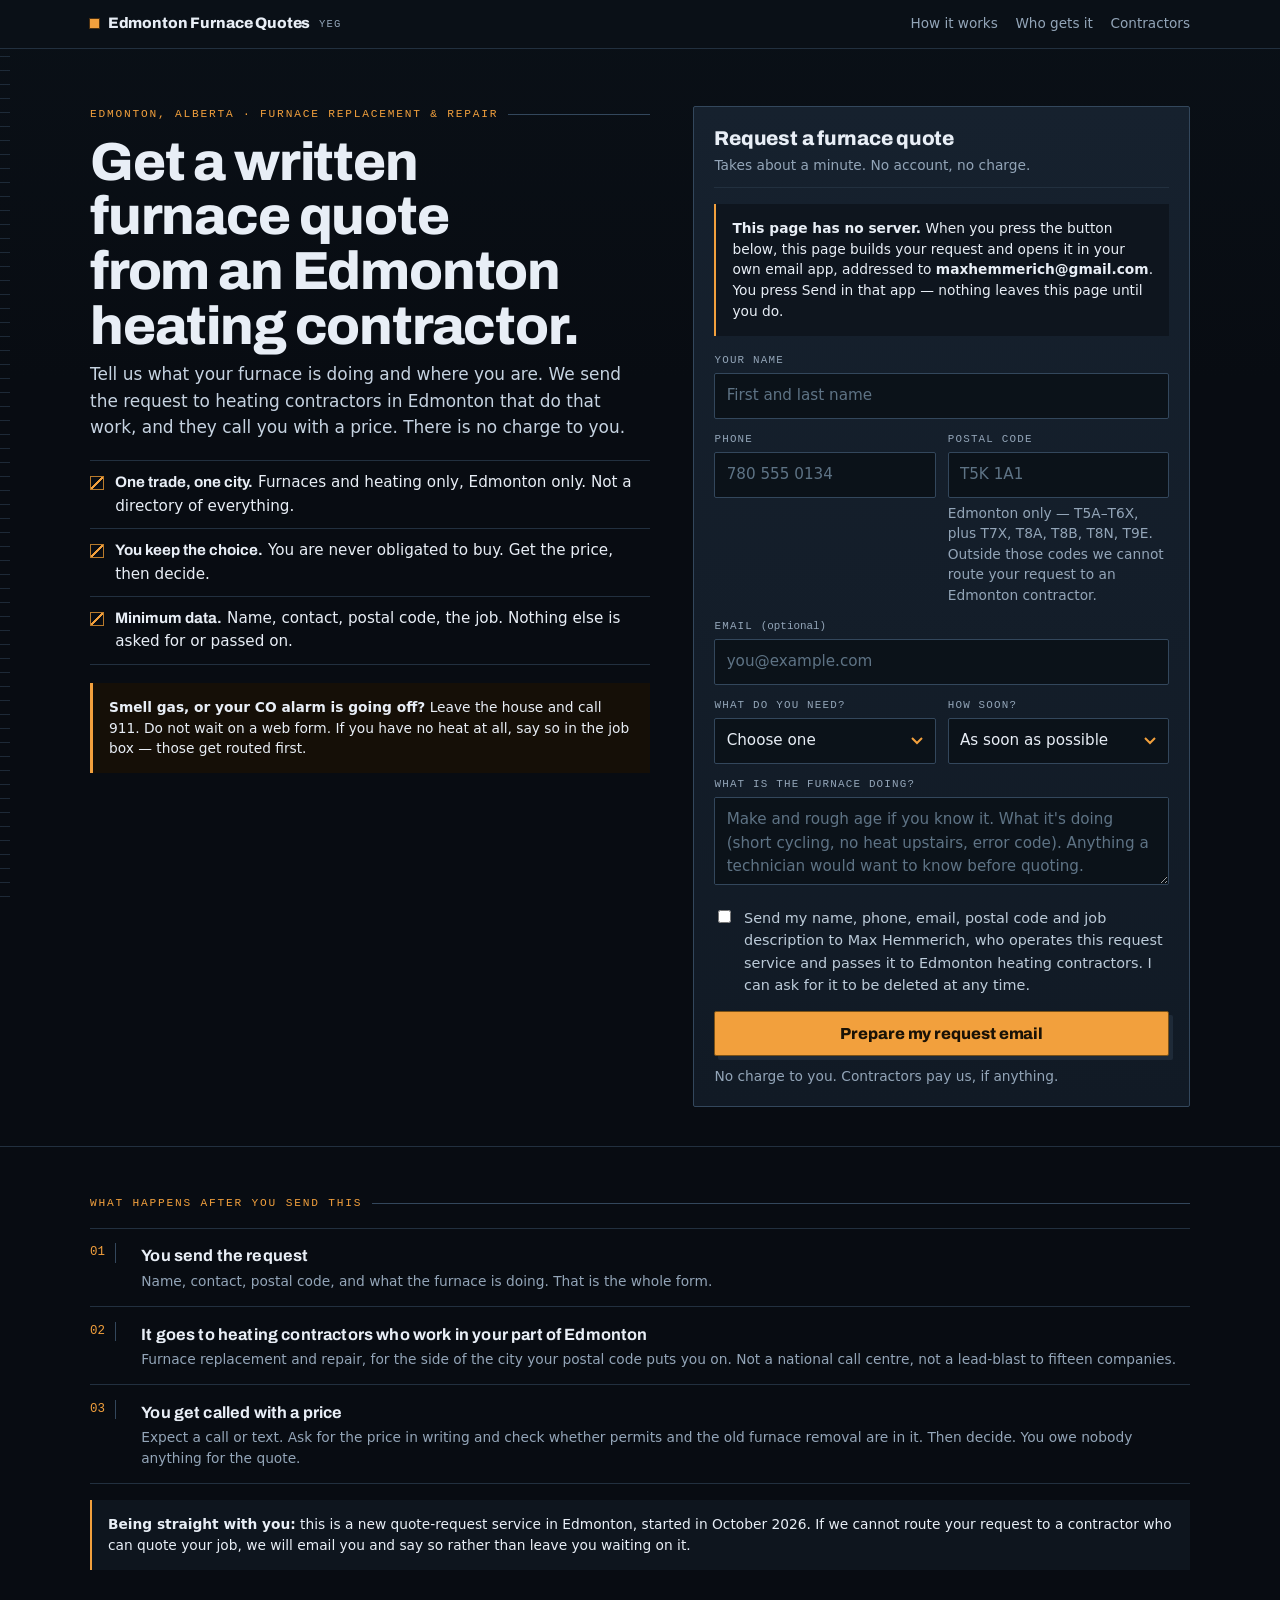
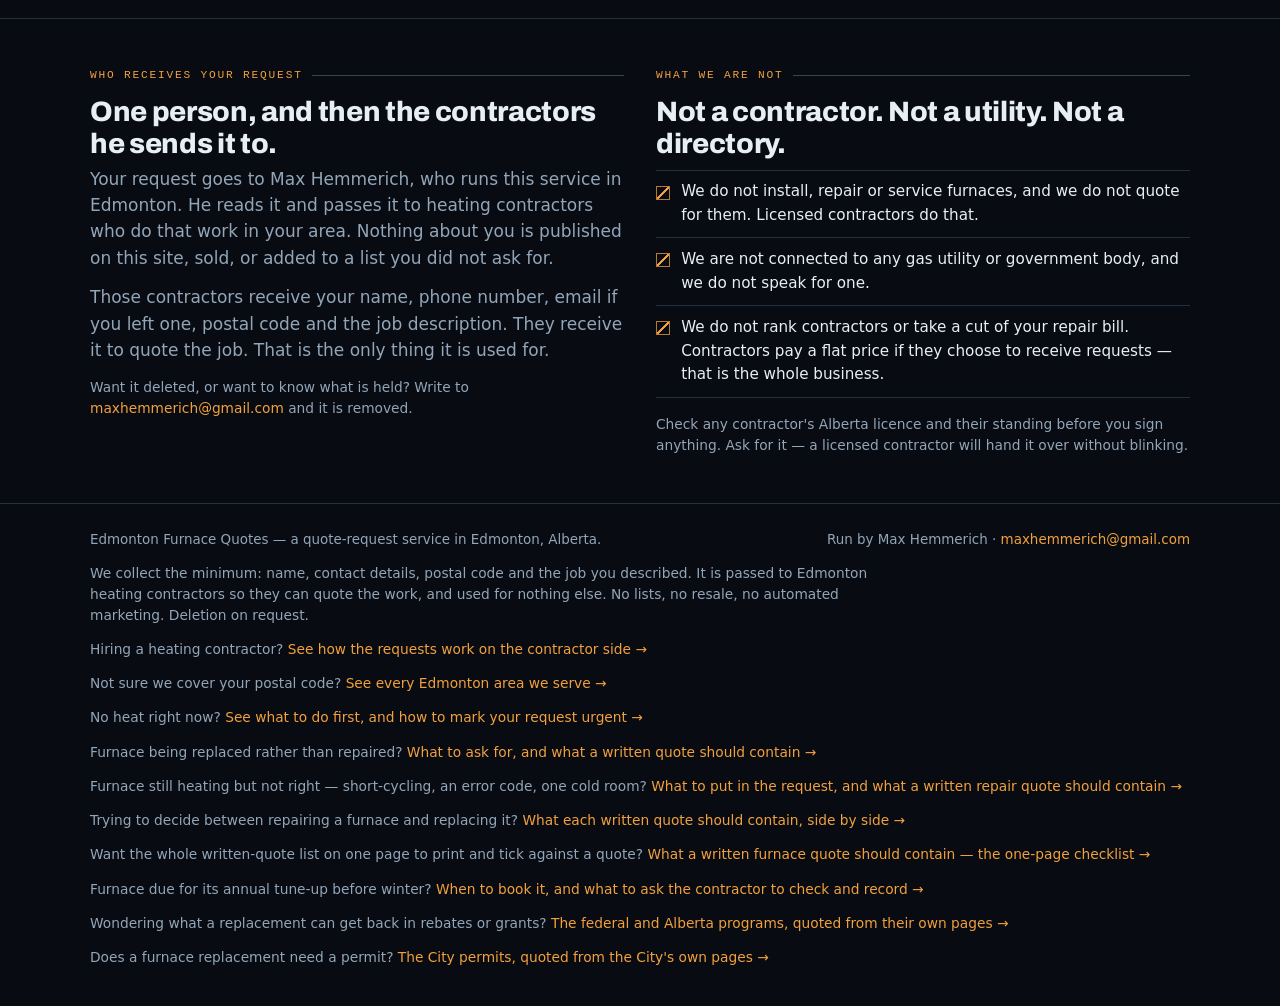
==== commit 2a657b4c: "day 3r: item 34 - the homeowner giveaway: furnace-quote-checklist.html (indexable page) + downloads/" ====
--- a/index.html
+++ b/index.html
@@ -239,6 +239,7 @@
     <p class="small" style="margin-top:.6rem">Furnace still heating but not right &mdash; short-cycling, an error code, one
       cold room? <a href="furnace-repair.html">What to put in the request, and what a written repair quote should contain &rarr;</a></p>
     <p class="small" style="margin-top:.6rem">Trying to decide between repairing a furnace and replacing it? <a href="repair-or-replace.html">What each written quote should contain, side by side &rarr;</a></p>
+    <p class="small" style="margin-top:.6rem">Want the whole written-quote list on one page to print and tick against a quote? <a href="furnace-quote-checklist.html">What a written furnace quote should contain &mdash; the one-page checklist &rarr;</a></p>
     <p class="small" style="margin-top:.6rem">Furnace due for its annual tune-up before winter? <a href="furnace-tune-up.html">When
       to book it, and what to ask the contractor to check and record &rarr;</a></p>
     <p class="small" style="margin-top:.6rem">Wondering what a replacement can get back in rebates or grants? <a href="alberta-furnace-rebates.html">The
